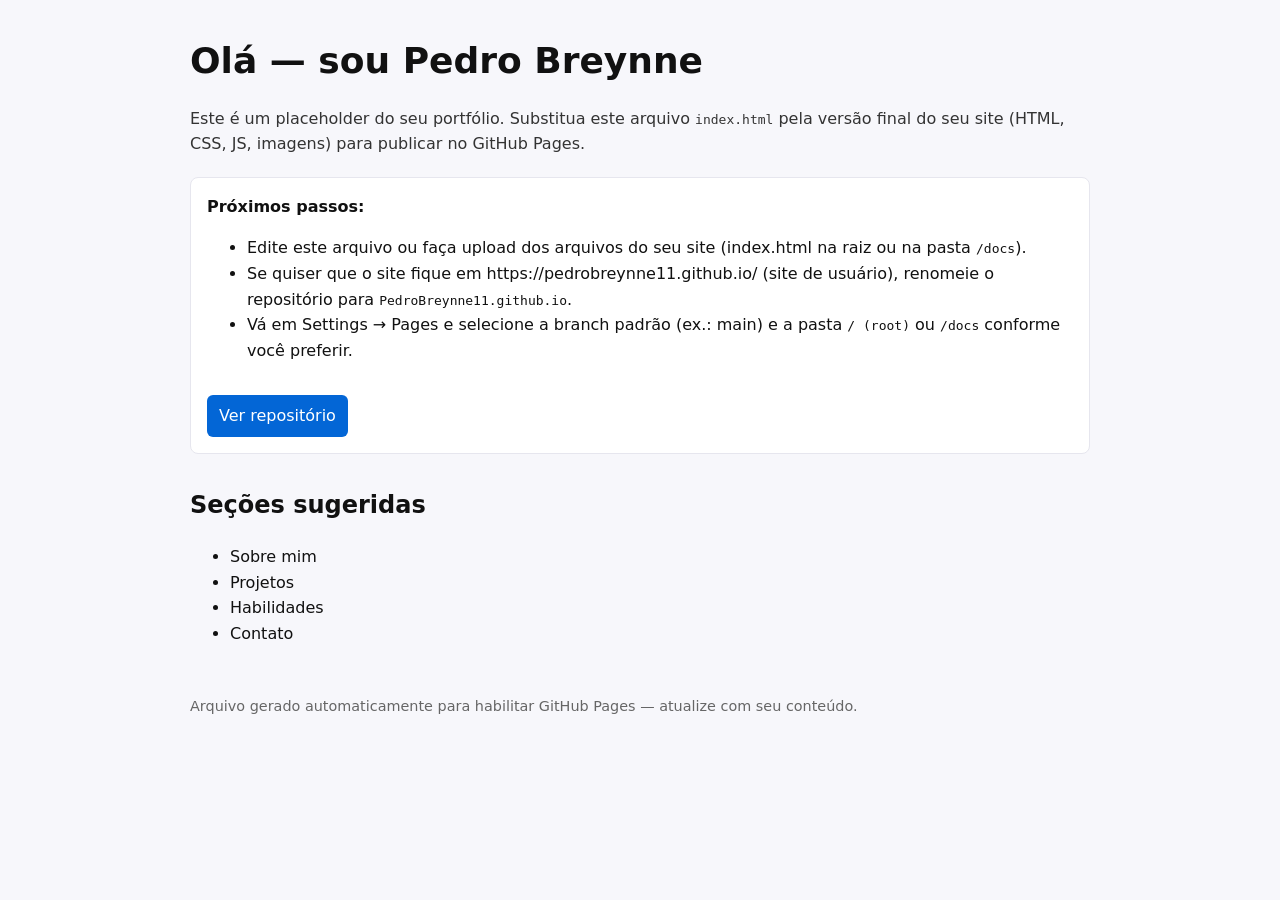
==== index.html @ 9d7d201c "Add placeholder index.html for GitHub Pages" ====
<!doctype html>
<html lang="pt-BR">
  <head>
    <meta charset="utf-8" />
    <meta name="viewport" content="width=device-width,initial-scale=1" />
    <title>Portfólio — Pedro Breynne</title>
    <meta name="description" content="Portfólio de Pedro Breynne" />
    <style>
      body{font-family:system-ui,-apple-system,Segoe UI,Roboto,Arial;line-height:1.6;margin:0;padding:2rem;background:#f7f7fb;color:#111}
      .container{max-width:900px;margin:0 auto}
      header{display:flex;align-items:center;gap:1rem}
      h1{margin:0;font-size:clamp(1.5rem,3vw,2.25rem)}
      p.lead{color:#333}
      .notice{background:#fff;border:1px solid #e6e6ee;padding:1rem;margin-top:1.25rem;border-radius:8px}
      a.primary{display:inline-block;margin-top:1rem;padding:.5rem .75rem;background:#0366d6;color:#fff;border-radius:6px;text-decoration:none}
    </style>
  </head>
  <body>
    <div class="container">
      <header>
        <h1>Olá — sou Pedro Breynne</h1>
      </header>

      <p class="lead">Este é um placeholder do seu portfólio. Substitua este arquivo <code>index.html</code> pela versão final do seu site (HTML, CSS, JS, imagens) para publicar no GitHub Pages.</p>

      <div class="notice">
        <strong>Próximos passos:</strong>
        <ul>
          <li>Edite este arquivo ou faça upload dos arquivos do seu site (index.html na raiz ou na pasta <code>/docs</code>).</li>
          <li>Se quiser que o site fique em https://pedrobreynne11.github.io/ (site de usuário), renomeie o repositório para <code>PedroBreynne11.github.io</code>.</li>
          <li>Vá em Settings → Pages e selecione a branch padrão (ex.: main) e a pasta <code>/ (root)</code> ou <code>/docs</code> conforme você preferir.</li>
        </ul>
        <a class="primary" href="https://github.com/PedroBreynne11/MeuPortofolio">Ver repositório</a>
      </div>

      <section style="margin-top:2rem">
        <h2>Seções sugeridas</h2>
        <ul>
          <li>Sobre mim</li>
          <li>Projetos</li>
          <li>Habilidades</li>
          <li>Contato</li>
        </ul>
      </section>

      <footer style="margin-top:3rem;color:#666;font-size:.9rem">
        Arquivo gerado automaticamente para habilitar GitHub Pages — atualize com seu conteúdo.
      </footer>
    </div>
  </body>
</html>
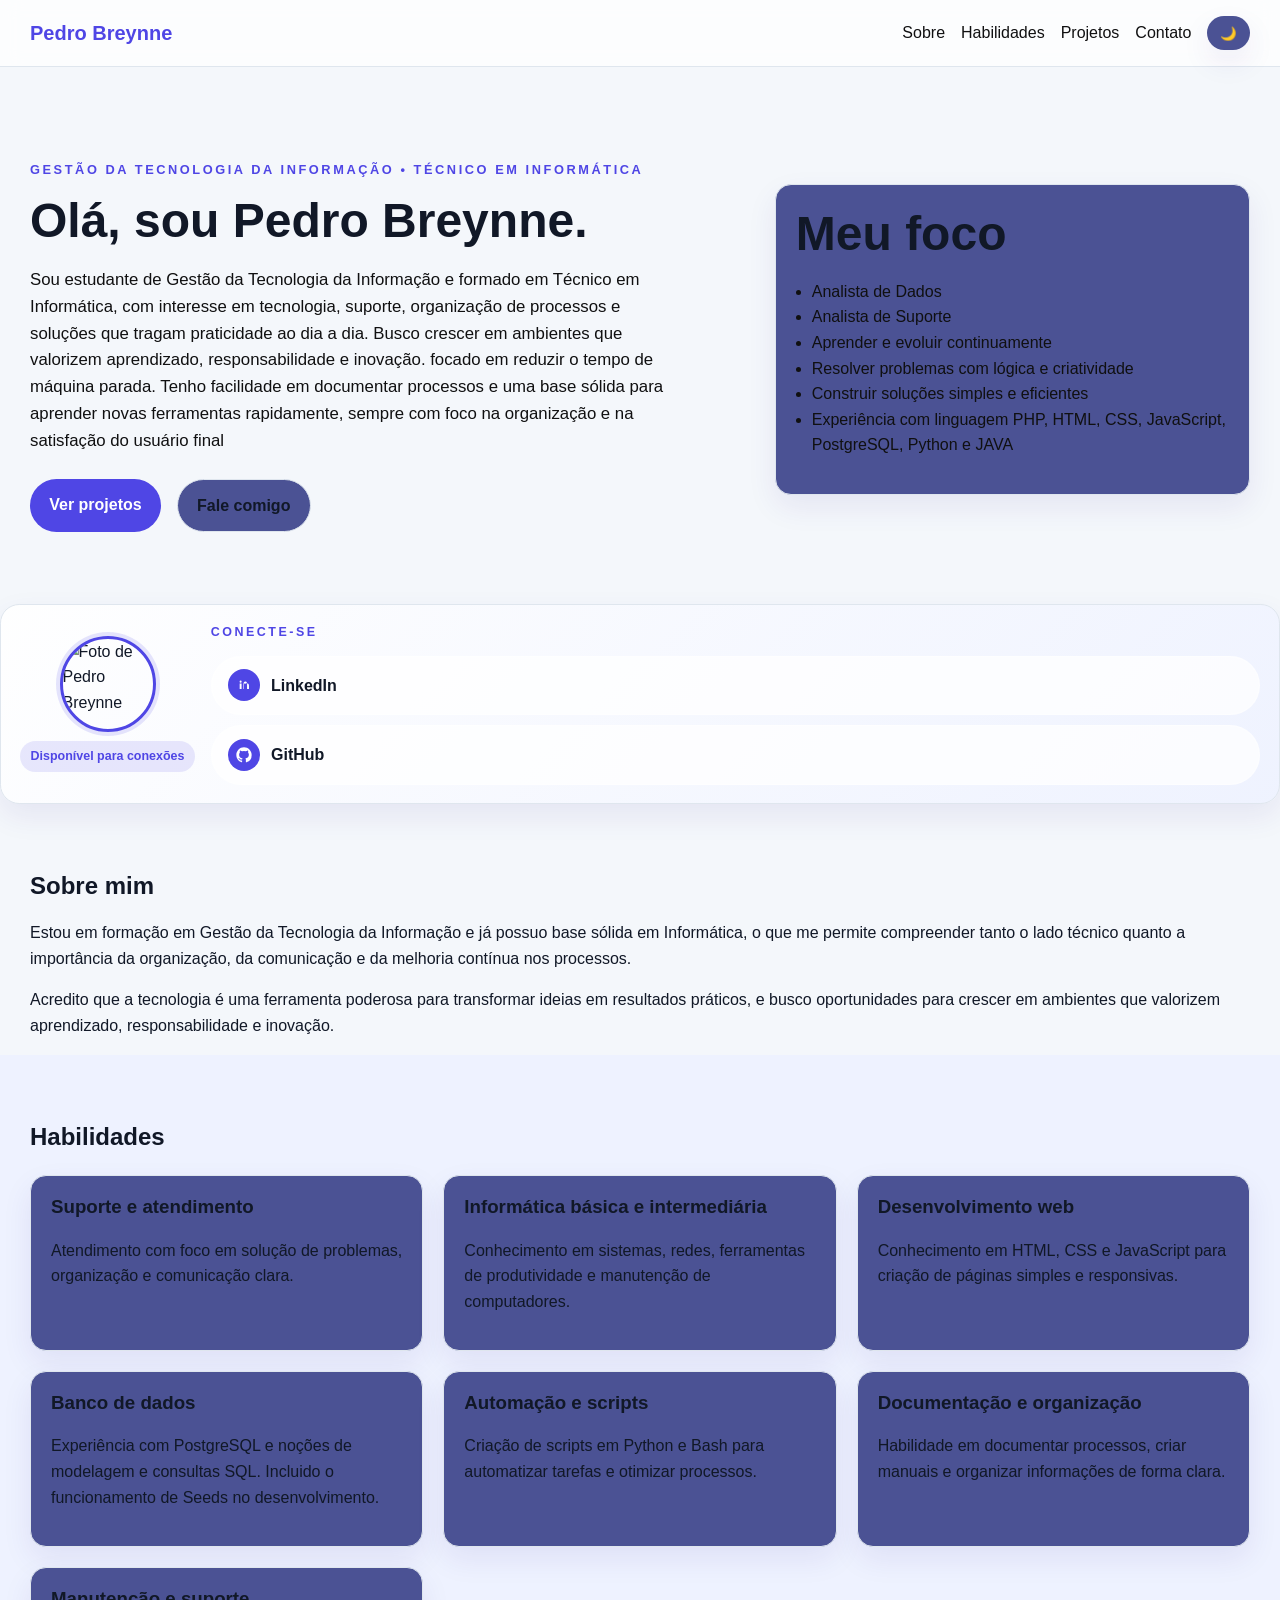
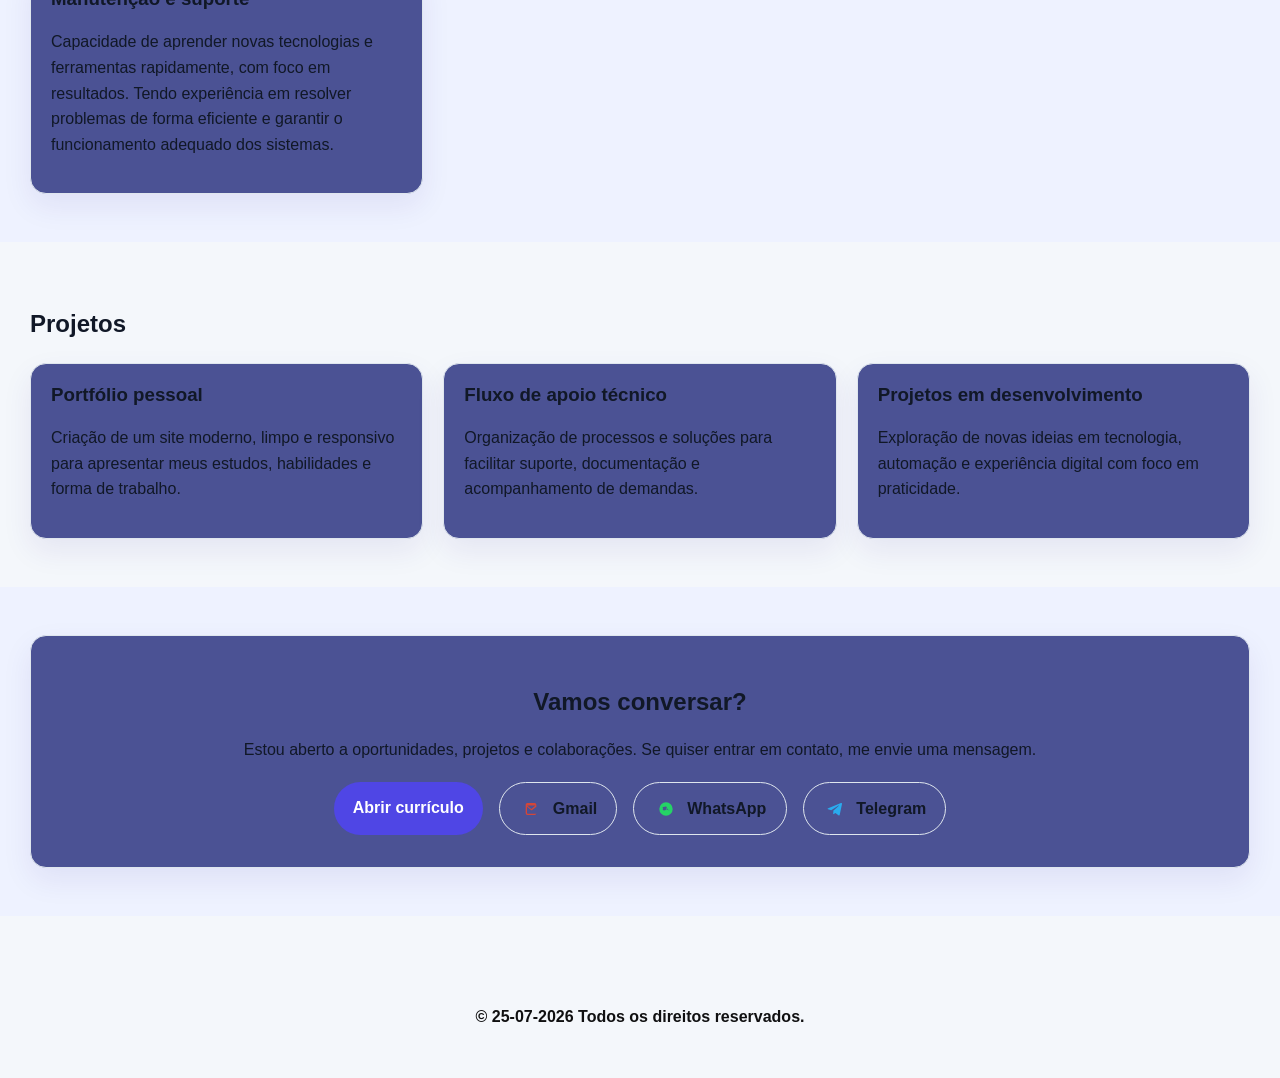
==== commit 0155f767: "Refactor index.html with updated content and structure Updated HTML structure, added meta tags, and " ====
--- a/index.html
+++ b/index.html
@@ -1,51 +1,206 @@
-<!doctype html>
-<html lang="pt-BR">
+<!DOCTYPE html>
+<html lang="pt-BR" data-theme="light">
   <head>
-    <meta charset="utf-8" />
-    <meta name="viewport" content="width=device-width,initial-scale=1" />
-    <title>Portfólio — Pedro Breynne</title>
-    <meta name="description" content="Portfólio de Pedro Breynne" />
-    <style>
-      body{font-family:system-ui,-apple-system,Segoe UI,Roboto,Arial;line-height:1.6;margin:0;padding:2rem;background:#f7f7fb;color:#111}
-      .container{max-width:900px;margin:0 auto}
-      header{display:flex;align-items:center;gap:1rem}
-      h1{margin:0;font-size:clamp(1.5rem,3vw,2.25rem)}
-      p.lead{color:#333}
-      .notice{background:#fff;border:1px solid #e6e6ee;padding:1rem;margin-top:1.25rem;border-radius:8px}
-      a.primary{display:inline-block;margin-top:1rem;padding:.5rem .75rem;background:#0366d6;color:#fff;border-radius:6px;text-decoration:none}
-    </style>
+    <meta charset="UTF-8" />
+    <meta name="viewport" content="width=device-width, initial-scale=1.0" />
+    <meta name="description" content="Portfólio profissional de Pedro Breynne, estudante de Gestão da Tecnologia da Informação e formado em Técnico em Informática." />
+    <title>Portfólio Pedro Breynne</title>
+    <link rel="stylesheet" href="styles.css" />
+    <link rel="icon" href="/bola-de-basquete.png.lnk" type="image/x-icon" />
   </head>
   <body>
-    <div class="container">
-      <header>
-        <h1>Olá — sou Pedro Breynne</h1>
-      </header>
-
-      <p class="lead">Este é um placeholder do seu portfólio. Substitua este arquivo <code>index.html</code> pela versão final do seu site (HTML, CSS, JS, imagens) para publicar no GitHub Pages.</p>
-
-      <div class="notice">
-        <strong>Próximos passos:</strong>
-        <ul>
-          <li>Edite este arquivo ou faça upload dos arquivos do seu site (index.html na raiz ou na pasta <code>/docs</code>).</li>
-          <li>Se quiser que o site fique em https://pedrobreynne11.github.io/ (site de usuário), renomeie o repositório para <code>PedroBreynne11.github.io</code>.</li>
-          <li>Vá em Settings → Pages e selecione a branch padrão (ex.: main) e a pasta <code>/ (root)</code> ou <code>/docs</code> conforme você preferir.</li>
-        </ul>
-        <a class="primary" href="https://github.com/PedroBreynne11/MeuPortofolio">Ver repositório</a>
+    <header class="site-header">
+      <div class="container nav">
+        <a class="brand" href="#top">Pedro Breynne</a>
+        <nav class="nav-links" aria-label="Menu principal">
+          <a href="#sobre">Sobre</a>
+          <a href="#habilidades">Habilidades</a>
+          <a href="#projetos">Projetos</a>
+          <a href="#contato">Contato</a>        
+          <button id="theme-toggle" class="theme-toggle" type="button" aria-label="Alternar tema">🌙</button>
+        </nav>
       </div>
-
-      <section style="margin-top:2rem">
-        <h2>Seções sugeridas</h2>
-        <ul>
-          <li>Sobre mim</li>
-          <li>Projetos</li>
-          <li>Habilidades</li>
-          <li>Contato</li>
-        </ul>
-      </section>
-
-      <footer style="margin-top:3rem;color:#666;font-size:.9rem">
-        Arquivo gerado automaticamente para habilitar GitHub Pages — atualize com seu conteúdo.
-      </footer>
-    </div>
+    </header>
+
+    <main strip id="top">
+      <section class="hero">
+        <div class="container hero-grid">
+          <div>
+            <p class="eyebrow">Gestão da Tecnologia da Informação • Técnico em Informática</p>
+            <h1>Olá, sou Pedro Breynne.</h1>
+            <p class="hero-text">
+              Sou estudante de Gestão da Tecnologia da Informação e formado em Técnico em Informática,
+              com interesse em tecnologia, suporte, organização de processos e soluções que tragam praticidade ao dia a dia.
+              Busco crescer em ambientes que valorizem aprendizado, responsabilidade e inovação. focado em reduzir o tempo de máquina parada. Tenho facilidade em documentar processos e uma base
+sólida para aprender novas ferramentas rapidamente, sempre com foco na organização e na satisfação
+do usuário final
+            </p>
+            <div class="hero-actions">
+              <a class="btn btn-primary" href="#projetos">Ver projetos</a>
+              <a class="btn btn-secondary" href="#contato">Fale comigo</a>
+            </div>
+            </div>
+                              
+
+            
+          
+
+          <div class="card hero-card">
+            <h1>Meu foco</h1>
+
+            <ul>
+              <li>Analista de Dados</li>
+              <li>Analista de Suporte</li>
+              <li>Aprender e evoluir continuamente</li>
+              <li>Resolver problemas com lógica e criatividade</li>
+              <li>Construir soluções simples e eficientes</li>
+              <li>Experiência com linguagem PHP, HTML, CSS, JavaScript, PostgreSQL, Python e JAVA</li>
+            </ul>
+          </div>
+        </div>
+      </section>
+
+       <div class="social-card">
+              <div class="social-profile">
+                <img class="social-avatar" src="https://github.com/Hisoka27Breynne.png?size=120" alt="Foto de Pedro Breynne" />
+                <span class="social-badge">Disponível para conexões</span>
+              </div>
+              <div class="social-links">
+                <p class="social-label">Conecte-se</p>
+                <a class="social-link" href="https://www.linkedin.com/in/pedro-paulo-nascimento-breynne-b86b35292/" target="_blank" rel="noopener noreferrer">
+                  <span class="social-icon" aria-hidden="true">
+                    <svg viewBox="0 0 24 24" xmlns="http://www.w3.org/2000/svg">
+                      <path d="M6.94 8.5A1.56 1.56 0 1 0 6.94 5.38a1.56 1.56 0 0 0 0 3.12ZM5.5 9.75h2.88V18H5.5zM10.5 9.75h2.76v1.12h.04c.38-.72 1.32-1.48 2.72-1.48 2.91 0 3.45 1.91 3.45 4.4V18h-2.88v-7.38c0-1.76-.03-4.02-2.45-4.02-2.45 0-2.83 1.91-2.83 3.89V18H10.5z"/>
+                    </svg>
+                  </span>
+                  <span>LinkedIn</span>
+                </a>
+                <a class="social-link" href="https://github.com/Hisoka27Breynne/" target="_blank" rel="noopener noreferrer">
+                  <span class="social-icon" aria-hidden="true">
+                    <svg viewBox="0 0 24 24" xmlns="http://www.w3.org/2000/svg">
+                      <path d="M12 .5C5.65.5.5 5.65.5 12c0 5.1 3.3 9.43 7.88 10.96.58.11.79-.25.79-.56v-2.18c-3.21.7-3.89-1.38-3.89-1.38-.52-1.33-1.28-1.68-1.28-1.68-1.05-.72.08-.7.08-.7 1.16.08 1.76 1.2 1.76 1.2 1.03 1.76 2.7 1.25 3.35.96.1-.74.4-1.25.73-1.54-2.56-.29-5.25-1.28-5.25-5.69 0-1.26.45-2.29 1.18-3.1-.12-.29-.51-1.46.11-3.05 0 0 .96-.31 3.15 1.18a10.9 10.9 0 0 1 5.74 0c2.18-1.49 3.15-1.18 3.15-1.18.63 1.59.23 2.76.12 3.05.74.81 1.18 1.84 1.18 3.1 0 4.42-2.7 5.4-5.27 5.68.41.36.78 1.08.78 2.18v3.23c0 .31.21.68.8.56A11.5 11.5 0 0 0 23.5 12C23.5 5.65 18.35.5 12 .5Z"/>
+                    </svg>
+                  </span>
+                  <span>GitHub</span>
+                </a>
+              </div>
+            </div>
+          </div>
+          </div>
+          </div>
+          
+
+      <section id="sobre" class="section">
+        <div class="container">
+          <h2>Sobre mim</h2>
+          <p>
+            Estou em formação em Gestão da Tecnologia da Informação e já possuo base sólida em Informática,
+            o que me permite compreender tanto o lado técnico quanto a importância da organização, da comunicação
+            e da melhoria contínua nos processos.
+          </p>
+          <p>
+            Acredito que a tecnologia é uma ferramenta poderosa para transformar ideias em resultados práticos,
+            e busco oportunidades para crescer em ambientes que valorizem aprendizado, responsabilidade e inovação.
+          </p>
+        </div>
+
+      <section id="habilidades" class="section alt">
+        <div class="container">
+          <h2>Habilidades</h2>
+          <div class="skills-grid">
+            <div class="card">
+              <h3>Suporte e atendimento</h3>
+              <p>Atendimento com foco em solução de problemas, organização e comunicação clara.</p>
+            </div>
+            <div class="card">
+              <h3>Informática básica e intermediária</h3>
+              <p>Conhecimento em sistemas, redes, ferramentas de produtividade e manutenção de computadores.</p>
+            </div>
+            <div class="card">
+              <h3>Desenvolvimento web</h3>
+              <p>Conhecimento em HTML, CSS e JavaScript para criação de páginas simples e responsivas.</p>
+            </div>
+            <div class="card">
+              <h3>Banco de dados</h3>
+              <p>Experiência com PostgreSQL e noções de modelagem e consultas SQL. Incluido o funcionamento de Seeds no desenvolvimento.</p>
+            </div>
+          
+          <div class="card" >
+            <h3>Automação e scripts</h3>
+            <p>Criação de scripts em Python e Bash para automatizar tarefas e otimizar processos.</p>
+          </div>
+          <div class="card">
+            <h3>Documentação e organização</h3>
+            <p>Habilidade em documentar processos, criar manuais e organizar informações de forma clara.</p>
+        </div>
+        <div class="card">
+            <h3>Manutenção e suporte</h3>
+            <p>Capacidade de aprender novas tecnologias e ferramentas rapidamente, com foco em resultados. Tendo experiência em resolver problemas de forma eficiente e garantir o funcionamento adequado dos sistemas. </p>
+          </div>
+      </section>
+
+      <section id="projetos" class="section">
+        <div class="container">
+          <h2>Projetos</h2>
+          <div class="projects-grid">
+            <article class="card project-card">
+              <h3>Portfólio pessoal</h3>
+              <p>Criação de um site moderno, limpo e responsivo para apresentar meus estudos, habilidades e forma de trabalho.</p>
+            </article>
+            <article class="card project-card">
+              <h3>Fluxo de apoio técnico</h3>
+              <p>Organização de processos e soluções para facilitar suporte, documentação e acompanhamento de demandas.</p>
+            </article>
+            <article class="card project-card">
+              <h3>Projetos em desenvolvimento</h3>
+              <p>Exploração de novas ideias em tecnologia, automação e experiência digital com foco em praticidade.</p>
+            </article>
+          </div>
+        </div>
+      </section>
+
+      <section id="contato" class="section alt">
+        <div class="container contact-card">
+          <h2>Vamos conversar?</h2>
+          <p>Estou aberto a oportunidades, projetos e colaborações. Se quiser entrar em contato, me envie uma mensagem.</p>
+          <div class="contact-actions">
+            <a class="btn btn-primary" href="Resume-2.pdf" target="_blank" rel="noopener noreferrer" download>Abrir currículo</a>
+            <a class="btn btn-secondary contact-pill" href="mailto:pedro.breynne@gmail.com" target="_blank" rel="noopener noreferrer">
+              <span class="contact-icon contact-icon-gmail" aria-hidden="true">
+            
+                <svg viewBox="0 0 24 24" xmlns="http://www.w3.org/2000/svg">
+                  <path d="M4 5.5A2.5 2.5 0 0 1 6.5 3h11A2.5 2.5 0 0 1 20 5.5v13a2.5 2.5 0 0 1-2.5 2.5h-11A2.5 2.5 0 0 1 4 18.5v-13Zm2.2 1.4-.02.02 6.3 5.1 6.3-5.1-.02-.02H6.2Zm-.2 1.68v8.92c0 .83.67 1.5 1.5 1.5h11c.83 0 1.5-.67 1.5-1.5V8.58l-6.2 5.02a1.5 1.5 0 0 1-1.8 0L6 8.58Z"/>
+                </svg>
+              </span>
+              <span>Gmail</span>
+            </a>
+            <a class="btn btn-secondary contact-pill" href="https://wa.me/+5596984083439" target="_blank" rel="noopener noreferrer">
+              <span class="contact-icon contact-icon-whatsapp" aria-hidden="true">
+                <svg viewBox="0 0 24 24" xmlns="http://www.w3.org/2000/svg">
+                  <path d="M19.1 4.9A9.5 9.5 0 0 0 4.9 19.1L3.5 20.5l1.4-1.4a9.5 9.5 0 1 0 14.2-14.2Zm-7.3 3.5c.2 0 .4.1.6.3l.7.8c.1.1.2.3.1.5a7.4 7.4 0 0 1-.8 1.7c-.1.1-.1.2 0 .3l.4.9a8.2 8.2 0 0 1-3.1 1.4l-.5-.5c-.1-.1-.2-.1-.3 0l-.7.5a6.8 6.8 0 0 1-1.3-2.2l.7-.5c.1-.1.1-.2 0-.3l-.8-1.2c-.1-.1-.1-.2 0-.3l.6-.6c.2-.1.4-.2.6-.2Zm4.9 5.2c-.1.2-.3.3-.5.3h-.1a7.4 7.4 0 0 1-2.3-.8l-.4-.2c-.2-.1-.3-.3-.3-.5 0-.2.1-.4.3-.5l.5-.4c.2-.1.4-.1.5 0l.3.2c.1.1.2.2.2.3 0 .1 0 .2-.1.3l-.2.3c-.1.1 0 .2.1.3l.6.7c.1.1.2.2.3.2.1 0 .2-.1.3-.2l.3-.3c.1-.1.3-.1.4 0l.5.3c.2.1.2.2.2.4Z"/>
+                </svg>
+              </span>
+              <span>WhatsApp</span>
+            </a>
+            <a class="btn btn-secondary contact-pill" href="https://t.me/+5596984083439" target="_blank" rel="noopener noreferrer">
+              <span class="contact-icon contact-icon-telegram" aria-hidden="true">
+                <svg viewBox="0 0 24 24" xmlns="http://www.w3.org/2000/svg">
+                  <path d="M9.6 15.5 9.2 19a.7.7 0 0 0 1.1.6l2.3-1.7 4.6 3.4a1.2 1.2 0 0 0 1.9-.7l3.4-16.1c.2-1-.7-1.8-1.6-1.4L1.8 10.7c-1.2.5-1.2 1.2-.2 1.5l4.7 1.5 10.9-6.9c.5-.3 1-.2.6.2l-8.8 8Z"/>
+                </svg>
+              </span>
+              <span>Telegram</span>
+            </a>
+          </div>
+        </div>
+      </section>
+    </main>
+
+    <footer class="site-footer">
+      <div class="container">
+       <strong> <p>© 25-07-2026 Todos os direitos reservados.</p></strong>
+      </div>
+    </footer>
+
+    <script src="script.js"></script>
   </body>
 </html>
--- a/styles.css
+++ b/styles.css
@@ -0,0 +1,399 @@
+:root {
+  color-scheme: light;
+  --bg: #f4f7fb;
+  --surface: #4b5294;
+  --surface-alt: #eef2ff;
+  --text: #111827;
+  --muted: #101011;
+  --primary: #4f46e5;
+  --primary-hover: #4338ca;
+  --border: #dfe6ee;
+  --shadow: 0 12px 30px rgba(55, 21, 134, 0.08);
+}
+
+:root[data-theme="dark"] {
+  color-scheme: dark;
+  --bg: #0f172a;
+  --surface: #111c32;
+  --surface-alt: #17233f;
+  --text: #f8fafc;
+  --muted: #cbd5e1;
+  --primary: #818cf8;
+  --primary-hover: #a5b4fc;
+  --border: #24324d;
+  --shadow: 0 12px 30px rgba(229, 231, 236, 0.45);
+}
+
+* {
+  box-sizing: border-box;
+}
+
+html {
+  scroll-behavior: smooth;
+}
+
+body {
+  margin: 0;
+  font-family: Arial, Helvetica, sans-serif;
+  background: var(--bg);
+  color: var(--text);
+  line-height: 1.6;
+  transition: background 0.3s ease, color 0.3s ease;
+}
+
+img {
+  max-width: 100%;
+}
+
+a {
+  color: inherit;
+  text-decoration: none;
+}
+
+.container {
+  width: min(1220px, calc(100% - 2rem));
+  margin: 0 auto;
+}
+
+.site-header {
+  position: sticky;
+  top: 0;
+  z-index: 10;
+  background: rgba(255, 255, 255, 0.75);
+  backdrop-filter: blur(10px);
+  border-bottom: 1px solid var(--border);
+}
+
+:root[data-theme="dark"] .site-header {
+  background: rgba(15, 23, 42, 0.8);
+}
+
+.nav {
+  display: flex;
+  justify-content: space-between;
+  align-items: center;
+  padding: 1rem 0;
+}
+
+.brand {
+  font-size: 1.25rem;
+  font-weight: 700;
+  color: var(--primary);
+}
+
+.nav-links {
+  display: flex;
+  align-items: center;
+  gap: 1rem;
+}
+
+.nav-links a {
+  color: var(--muted);
+  transition: color 0.2s ease;
+}
+
+.nav-links a:hover {
+  color: var(--primary);
+}
+
+.theme-toggle {
+  border: none;
+  background: var(--surface);
+  color: var(--text);
+  border-radius: 999px;
+  padding: 0.6rem 0.8rem;
+  cursor: pointer;
+  box-shadow: var(--shadow);
+}
+
+.hero {
+  padding: 5rem 0 3rem;
+}
+
+.hero-grid {
+  display: grid;
+  grid-template-columns: 1.5fr 1fr;
+  gap: 2rem;
+  align-items: center;
+}
+
+.eyebrow {
+  text-transform: uppercase;
+  letter-spacing: 0.2em;
+  font-size: 0.8rem;
+  color: var(--primary);
+  font-weight: 700;
+  margin-bottom: 0.75rem;
+}
+
+h1,
+h2,
+h3 {
+  line-height: 1.2;
+}
+
+h1 {
+  font-size: clamp(2rem, 4vw, 3rem);
+  margin: 0 0 1rem;
+}
+
+.hero-text {
+  font-size: 1.05rem;
+  color: var(--muted);
+  max-width: 640px;
+}
+
+.hero-actions {
+  display: flex;
+  flex-wrap: wrap;
+  gap: 1rem;
+  margin-top: 1.5rem;
+}
+
+.social-card {
+  margin-top: 1.5rem;
+  display: grid;
+  grid-template-columns: auto 1fr;
+  align-items: center;
+  gap: 1rem;
+  padding: 1.1rem 1.2rem;
+  background: linear-gradient(135deg, rgba(255, 255, 255, 0.95), rgba(238, 242, 255, 0.9));
+  border: 1px solid var(--border);
+  border-radius: 1.2rem;
+  box-shadow: var(--shadow);
+  max-width: 240px 60px;
+}
+
+:root[data-theme="dark"] .social-card {
+  background: linear-gradient(135deg, rgba(17, 28, 50, 0.95), rgba(23, 35, 63, 0.9));
+}
+
+.social-profile {
+  display: flex;
+  flex-direction: column;
+  align-items: center;
+  gap: 0.6rem;
+}
+
+.social-avatar {
+  width: 96px;
+  height: 96px;
+  border-radius: 50%;
+  object-fit: cover;
+  border: 3px solid var(--primary);
+  box-shadow: 0 0 0 4px rgba(79, 70, 229, 0.14);
+  flex-shrink: 0;
+}
+
+.social-badge {
+  font-size: 0.78rem;
+  font-weight: 700;
+  color: var(--primary);
+  background: rgba(79, 70, 229, 0.12);
+  padding: 0.35rem 0.65rem;
+  border-radius: 999px;
+}
+
+.social-links {
+  display: grid;
+  gap: 0.65rem;
+  width: 100%;
+}
+
+.social-label {
+  margin: 0 0 0.15rem;
+  font-size: 0.78rem;
+  font-weight: 700;
+  text-transform: uppercase;
+  letter-spacing: 0.2em;
+  color: var(--primary);
+}
+
+.social-link {
+  display: flex;
+  align-items: center;
+  gap: 0.7rem;
+  padding: 0.8rem 1rem;
+  border-radius: 999px;
+  background: rgba(255, 255, 255, 0.75);
+  border: 1px solid rgba(255, 255, 255, 0.35);
+  color: var(--text);
+  font-weight: 600;
+  transition: transform 0.2s ease, background 0.2s ease, box-shadow 0.2s ease;
+}
+
+:root[data-theme="dark"] .social-link {
+  background: rgba(23, 35, 63, 0.75);
+  border-color: rgba(129, 140, 248, 0.25);
+}
+
+.social-link:hover {
+  transform: translateY(-2px);
+  background: var(--surface);
+  box-shadow: 0 8px 20px rgba(15, 23, 42, 0.08);
+}
+
+.social-icon {
+  display: inline-flex;
+  align-items: center;
+  justify-content: center;
+  width: 2rem;
+  height: 2rem;
+  border-radius: 50%;
+  background: var(--primary);
+  color: white;
+  flex-shrink: 0;
+}
+
+.social-icon svg {
+  width: 1rem;
+  height: 1rem;
+  fill: currentColor;
+}
+
+.btn {
+  display: inline-block;
+  padding: 0.8rem 1.2rem;
+  border-radius: 999px;
+  font-weight: 700;
+  transition: transform 0.2s ease, background 0.2s ease;
+}
+
+.btn:hover {
+  transform: translateY(-2px);
+}
+
+.btn-primary {
+  background: var(--primary);
+  color: white;
+}
+
+.btn-primary:hover {
+  background: var(--primary-hover);
+}
+
+.btn-secondary {
+  background: var(--surface);
+  color: var(--text);
+  border: 1px solid var(--border);
+}
+
+.card {
+  background: var(--surface);
+  border: 1px solid var(--border);
+  border-radius: 1rem;
+  padding: 1.25rem;
+  box-shadow: var(--shadow);
+}
+
+.hero-card ul {
+  padding-left: 1rem;
+  color: var(--muted);
+}
+
+.section {
+  padding: 3rem 0;
+}
+
+.section.alt {
+  background: var(--surface-alt);
+}
+
+.skills-grid,
+.projects-grid {
+  display: grid;
+  grid-template-columns: repeat(3, minmax(0, 1fr));
+  gap: 1.25rem;
+  margin-top: 1.5rem;
+}
+
+.project-card h3,
+.card h3 {
+  margin-top: 0;
+}
+
+.contact-card {
+  text-align: center;
+  background: var(--surface);
+  border: 1px solid var(--border);
+  border-radius: 1rem;
+  padding: 2rem;
+  box-shadow: var(--shadow);
+}
+
+.contact-actions {
+  display: flex;
+  flex-wrap: wrap;
+  justify-content: center;
+  gap: 1rem;
+  margin-top: 1.25rem;
+}
+
+.contact-pill {
+  display: inline-flex;
+  align-items: center;
+  gap: 0.6rem;
+}
+
+.contact-icon {
+  display: inline-flex;
+  align-items: center;
+  justify-content: center;
+  width: 1.5rem;
+  height: 1.5rem;
+}
+
+.contact-icon svg {
+  width: 1rem;
+  height: 1rem;
+  fill: currentColor;
+}
+
+.contact-icon-gmail {
+  color: #d44638;
+}
+
+.contact-icon-whatsapp {
+  color: #25d366;
+}
+
+.contact-icon-telegram {
+  color: #2aabee;
+}
+
+.site-footer {
+  padding: 1.5rem 0 2rem;
+  text-align: center;
+  color: var(--muted);
+}
+
+@media (max-width: 768px) {
+  .hero-grid {
+    grid-template-columns: 1fr;
+  }
+
+  .social-card {
+    grid-template-columns: 1fr;
+    justify-items: center;
+    text-align: center;
+  }
+
+  .social-profile {
+    width: 100%;
+  }
+
+  .skills-grid,
+  .projects-grid {
+    grid-template-columns: 1fr;
+  }
+
+  .nav {
+    flex-direction: column;
+    gap: 0.75rem;
+  }
+
+  .nav-links {
+    flex-wrap: wrap;
+    justify-content: center;
+  }
+}
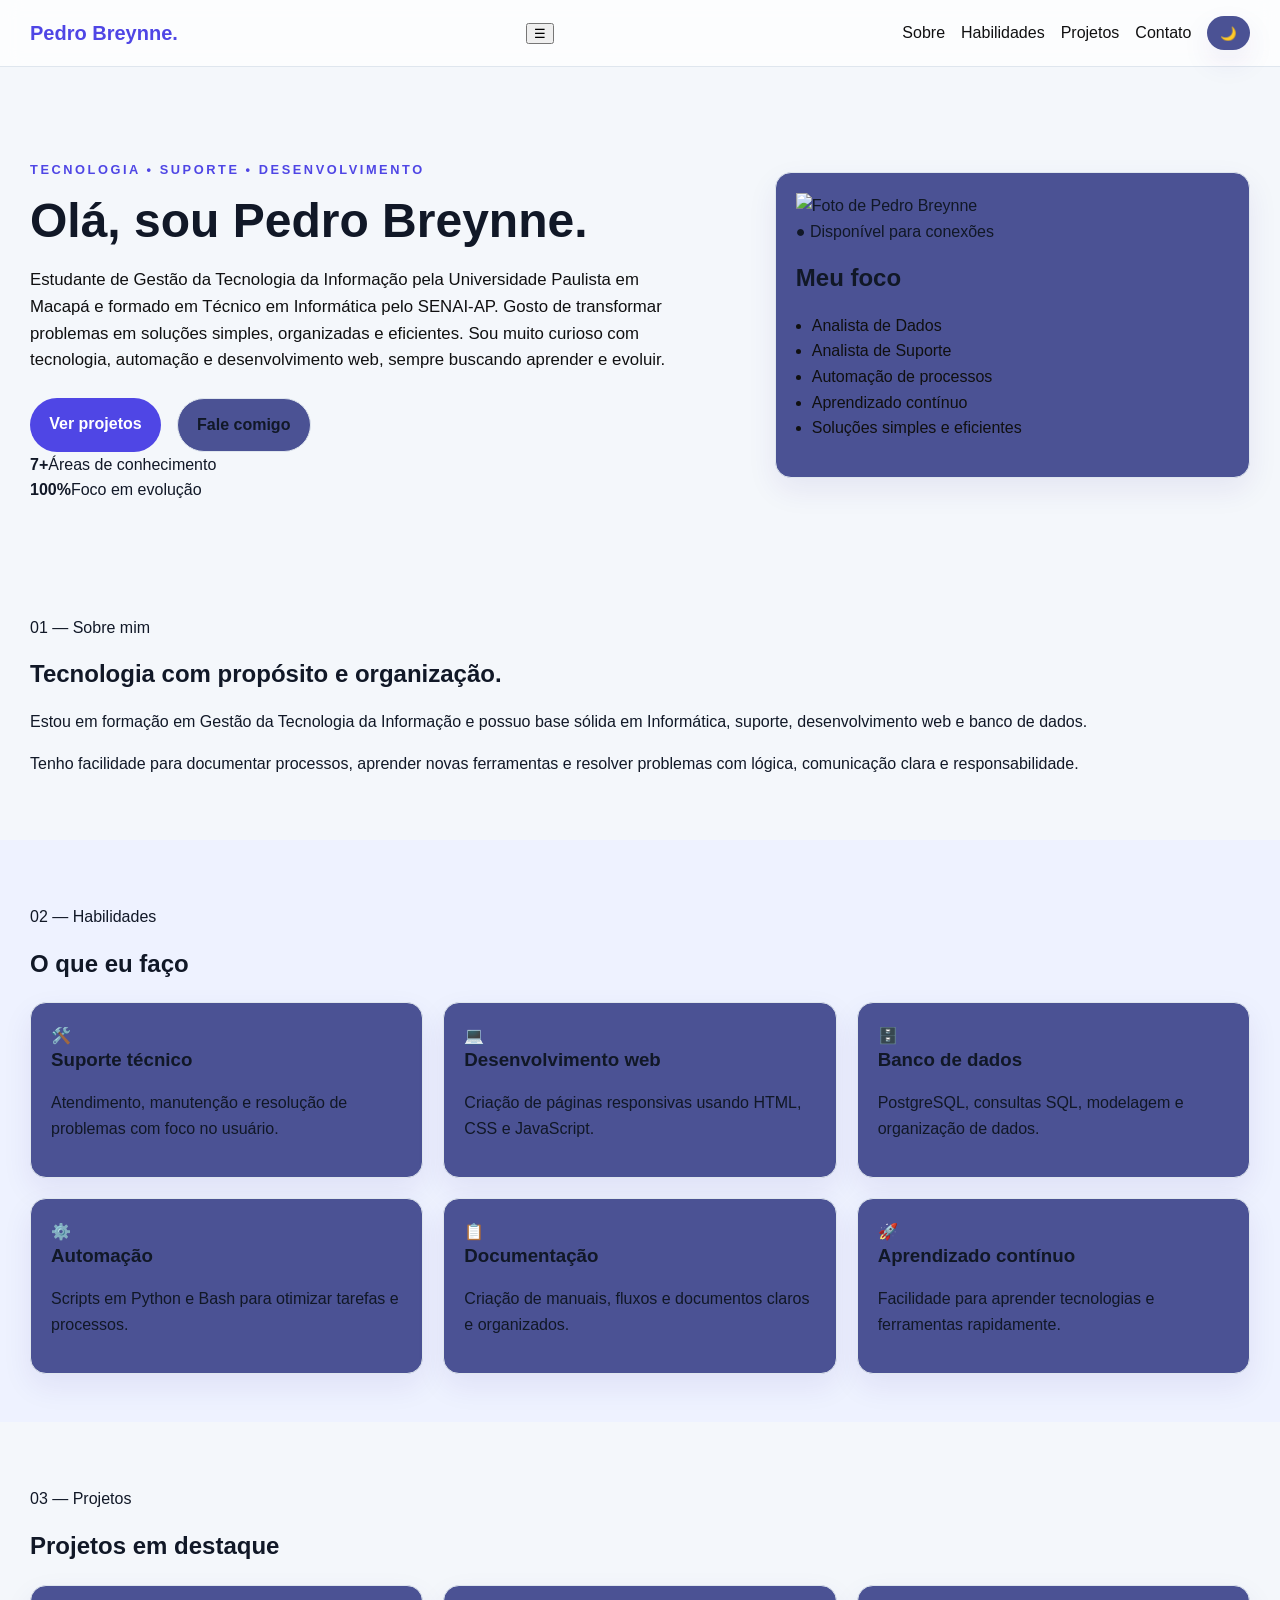
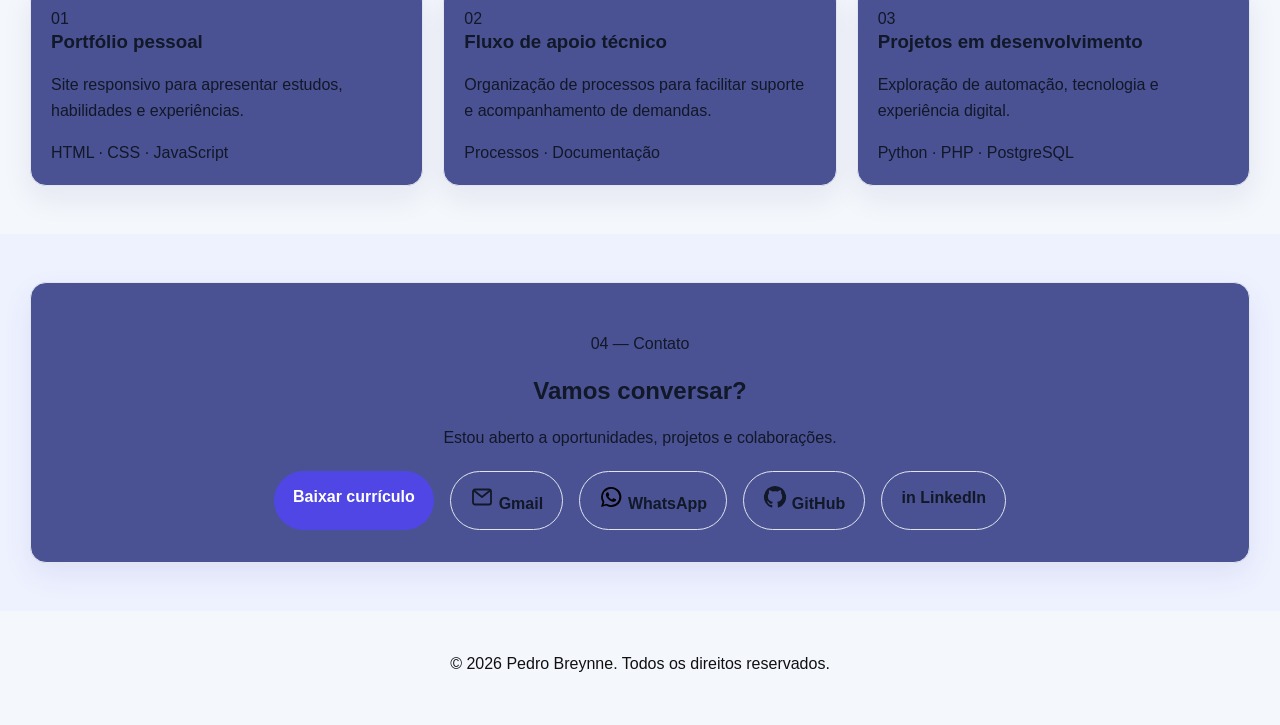
==== commit 5ce2de2c: "Update index.html" ====
--- a/index.html
+++ b/index.html
@@ -1,206 +1,156 @@
 <!DOCTYPE html>
 <html lang="pt-BR" data-theme="light">
-  <head>
-    <meta charset="UTF-8" />
-    <meta name="viewport" content="width=device-width, initial-scale=1.0" />
-    <meta name="description" content="Portfólio profissional de Pedro Breynne, estudante de Gestão da Tecnologia da Informação e formado em Técnico em Informática." />
-    <title>Portfólio Pedro Breynne</title>
-    <link rel="stylesheet" href="styles.css" />
-    <link rel="icon" href="/bola-de-basquete.png.lnk" type="image/x-icon" />
-  </head>
-  <body>
-    <header class="site-header">
-      <div class="container nav">
-        <a class="brand" href="#top">Pedro Breynne</a>
-        <nav class="nav-links" aria-label="Menu principal">
-          <a href="#sobre">Sobre</a>
-          <a href="#habilidades">Habilidades</a>
-          <a href="#projetos">Projetos</a>
-          <a href="#contato">Contato</a>        
-          <button id="theme-toggle" class="theme-toggle" type="button" aria-label="Alternar tema">🌙</button>
-        </nav>
-      </div>
-    </header>
+<head>
+  <meta charset="UTF-8">
+  <meta name="viewport" content="width=device-width, initial-scale=1.0">
+  <meta name="description" content="Portfólio profissional de Pedro Breynne.">
+  <title>Pedro Breynne | Portfólio</title>
+  <link rel="stylesheet" href="styles.css">
+</head>
 
-    <main strip id="top">
-      <section class="hero">
-        <div class="container hero-grid">
-          <div>
-            <p class="eyebrow">Gestão da Tecnologia da Informação • Técnico em Informática</p>
-            <h1>Olá, sou Pedro Breynne.</h1>
-            <p class="hero-text">
-              Sou estudante de Gestão da Tecnologia da Informação e formado em Técnico em Informática,
-              com interesse em tecnologia, suporte, organização de processos e soluções que tragam praticidade ao dia a dia.
-              Busco crescer em ambientes que valorizem aprendizado, responsabilidade e inovação. focado em reduzir o tempo de máquina parada. Tenho facilidade em documentar processos e uma base
-sólida para aprender novas ferramentas rapidamente, sempre com foco na organização e na satisfação
-do usuário final
-            </p>
-            <div class="hero-actions">
-              <a class="btn btn-primary" href="#projetos">Ver projetos</a>
-              <a class="btn btn-secondary" href="#contato">Fale comigo</a>
-            </div>
-            </div>
-                              
+<body>
+  <header class="site-header">
+    <div class="container nav">
+      <strong><a class="brand" href="#top">Pedro Breynne<span>.</span></a></strong>
 
-            
-          
+      <button class="menu-toggle" id="menu-toggle" aria-label="Abrir menu">☰</button>
 
-          <div class="card hero-card">
-            <h1>Meu foco</h1>
+      <nav class="nav-links" id="nav-links" aria-label="Menu principal">
+        <a href="#sobre">Sobre</a>
+        <a href="#habilidades">Habilidades</a>
+        <a href="#projetos">Projetos</a>
+        <a href="#contato">Contato</a>
+        <button id="theme-toggle" class="theme-toggle" type="button" aria-label="Alternar tema">🌙</button>
+      </nav>
+    </div>
+  </header>
 
-            <ul>
-              <li>Analista de Dados</li>
-              <li>Analista de Suporte</li>
-              <li>Aprender e evoluir continuamente</li>
-              <li>Resolver problemas com lógica e criatividade</li>
-              <li>Construir soluções simples e eficientes</li>
-              <li>Experiência com linguagem PHP, HTML, CSS, JavaScript, PostgreSQL, Python e JAVA</li>
-            </ul>
+  <main id="top">
+    <section class="hero">
+      <div class="container hero-grid">
+        <div class="hero-content reveal">
+          <p class="eyebrow">Tecnologia • Suporte • Desenvolvimento</p>
+          <h1>Olá, sou <span>Pedro Breynne.</span></h1>
+          <p class="hero-text">
+            Estudante de Gestão da Tecnologia da Informação pela Universidade Paulista em Macapá e formado em Técnico
+            em Informática pelo SENAI-AP. Gosto de transformar problemas em soluções simples,
+            organizadas e eficientes. Sou muito curioso com tecnologia, automação e desenvolvimento web, sempre buscando aprender e evoluir.
+          </p>
+
+          <div class="hero-actions">
+            <a class="btn btn-primary" href="#projetos">Ver projetos</a>
+            <a class="btn btn-secondary" href="#contato">Fale comigo</a>
+          </div>
+
+          <div class="hero-stats">
+            <div><strong>7+</strong><span>Áreas de conhecimento</span></div>
+            <div><strong>100%</strong><span>Foco em evolução</span></div>
           </div>
         </div>
-      </section>
 
-       <div class="social-card">
-              <div class="social-profile">
-                <img class="social-avatar" src="https://github.com/Hisoka27Breynne.png?size=120" alt="Foto de Pedro Breynne" />
-                <span class="social-badge">Disponível para conexões</span>
-              </div>
-              <div class="social-links">
-                <p class="social-label">Conecte-se</p>
-                <a class="social-link" href="https://www.linkedin.com/in/pedro-paulo-nascimento-breynne-b86b35292/" target="_blank" rel="noopener noreferrer">
-                  <span class="social-icon" aria-hidden="true">
-                    <svg viewBox="0 0 24 24" xmlns="http://www.w3.org/2000/svg">
-                      <path d="M6.94 8.5A1.56 1.56 0 1 0 6.94 5.38a1.56 1.56 0 0 0 0 3.12ZM5.5 9.75h2.88V18H5.5zM10.5 9.75h2.76v1.12h.04c.38-.72 1.32-1.48 2.72-1.48 2.91 0 3.45 1.91 3.45 4.4V18h-2.88v-7.38c0-1.76-.03-4.02-2.45-4.02-2.45 0-2.83 1.91-2.83 3.89V18H10.5z"/>
-                    </svg>
-                  </span>
-                  <span>LinkedIn</span>
-                </a>
-                <a class="social-link" href="https://github.com/Hisoka27Breynne/" target="_blank" rel="noopener noreferrer">
-                  <span class="social-icon" aria-hidden="true">
-                    <svg viewBox="0 0 24 24" xmlns="http://www.w3.org/2000/svg">
-                      <path d="M12 .5C5.65.5.5 5.65.5 12c0 5.1 3.3 9.43 7.88 10.96.58.11.79-.25.79-.56v-2.18c-3.21.7-3.89-1.38-3.89-1.38-.52-1.33-1.28-1.68-1.28-1.68-1.05-.72.08-.7.08-.7 1.16.08 1.76 1.2 1.76 1.2 1.03 1.76 2.7 1.25 3.35.96.1-.74.4-1.25.73-1.54-2.56-.29-5.25-1.28-5.25-5.69 0-1.26.45-2.29 1.18-3.1-.12-.29-.51-1.46.11-3.05 0 0 .96-.31 3.15 1.18a10.9 10.9 0 0 1 5.74 0c2.18-1.49 3.15-1.18 3.15-1.18.63 1.59.23 2.76.12 3.05.74.81 1.18 1.84 1.18 3.1 0 4.42-2.7 5.4-5.27 5.68.41.36.78 1.08.78 2.18v3.23c0 .31.21.68.8.56A11.5 11.5 0 0 0 23.5 12C23.5 5.65 18.35.5 12 .5Z"/>
-                    </svg>
-                  </span>
-                  <span>GitHub</span>
-                </a>
-              </div>
-            </div>
+        <div class="hero-card card reveal">
+          <div class="profile-image">
+            <img src="https://github.com/Hisoka27Breynne.png?size=240" alt="Foto de Pedro Breynne">
           </div>
-          </div>
-          </div>
-          
+          <span class="status">● Disponível para conexões</span>
+          <h2>Meu foco</h2>
+          <ul>
+            <li>Analista de Dados</li>
+            <li>Analista de Suporte</li>
+            <li>Automação de processos</li>
+            <li>Aprendizado contínuo</li>
+            <li>Soluções simples e eficientes</li>
+          </ul>
+        </div>
+      </div>
+    </section>
 
-      <section id="sobre" class="section">
-        <div class="container">
-          <h2>Sobre mim</h2>
+    <section id="sobre" class="section">
+      <div class="container section-grid reveal">
+        <div>
+          <p class="section-tag">01 — Sobre mim</p>
+          <h2>Tecnologia com propósito e organização.</h2>
+        </div>
+        <div>
           <p>
-            Estou em formação em Gestão da Tecnologia da Informação e já possuo base sólida em Informática,
-            o que me permite compreender tanto o lado técnico quanto a importância da organização, da comunicação
-            e da melhoria contínua nos processos.
+            Estou em formação em Gestão da Tecnologia da Informação e possuo
+            base sólida em Informática, suporte, desenvolvimento web e banco de dados.
           </p>
           <p>
-            Acredito que a tecnologia é uma ferramenta poderosa para transformar ideias em resultados práticos,
-            e busco oportunidades para crescer em ambientes que valorizem aprendizado, responsabilidade e inovação.
+            Tenho facilidade para documentar processos, aprender novas ferramentas
+            e resolver problemas com lógica, comunicação clara e responsabilidade.
           </p>
         </div>
+      </div>
+    </section>
 
-      <section id="habilidades" class="section alt">
-        <div class="container">
-          <h2>Habilidades</h2>
-          <div class="skills-grid">
-            <div class="card">
-              <h3>Suporte e atendimento</h3>
-              <p>Atendimento com foco em solução de problemas, organização e comunicação clara.</p>
-            </div>
-            <div class="card">
-              <h3>Informática básica e intermediária</h3>
-              <p>Conhecimento em sistemas, redes, ferramentas de produtividade e manutenção de computadores.</p>
-            </div>
-            <div class="card">
-              <h3>Desenvolvimento web</h3>
-              <p>Conhecimento em HTML, CSS e JavaScript para criação de páginas simples e responsivas.</p>
-            </div>
-            <div class="card">
-              <h3>Banco de dados</h3>
-              <p>Experiência com PostgreSQL e noções de modelagem e consultas SQL. Incluido o funcionamento de Seeds no desenvolvimento.</p>
-            </div>
-          
-          <div class="card" >
-            <h3>Automação e scripts</h3>
-            <p>Criação de scripts em Python e Bash para automatizar tarefas e otimizar processos.</p>
-          </div>
-          <div class="card">
-            <h3>Documentação e organização</h3>
-            <p>Habilidade em documentar processos, criar manuais e organizar informações de forma clara.</p>
+    <section id="habilidades" class="section alt">
+      <div class="container reveal">
+        <p class="section-tag">02 — Habilidades</p>
+        <h2>O que eu faço</h2>
+
+        <div class="skills-grid">
+          <article class="card"><span class="card-icon">🛠️</span><h3>Suporte técnico</h3><p>Atendimento, manutenção e resolução de problemas com foco no usuário.</p></article>
+          <article class="card"><span class="card-icon">💻</span><h3>Desenvolvimento web</h3><p>Criação de páginas responsivas usando HTML, CSS e JavaScript.</p></article>
+          <article class="card"><span class="card-icon">🗄️</span><h3>Banco de dados</h3><p>PostgreSQL, consultas SQL, modelagem e organização de dados.</p></article>
+          <article class="card"><span class="card-icon">⚙️</span><h3>Automação</h3><p>Scripts em Python e Bash para otimizar tarefas e processos.</p></article>
+          <article class="card"><span class="card-icon">📋</span><h3>Documentação</h3><p>Criação de manuais, fluxos e documentos claros e organizados.</p></article>
+          <article class="card"><span class="card-icon">🚀</span><h3>Aprendizado contínuo</h3><p>Facilidade para aprender tecnologias e ferramentas rapidamente.</p></article>
         </div>
-        <div class="card">
-            <h3>Manutenção e suporte</h3>
-            <p>Capacidade de aprender novas tecnologias e ferramentas rapidamente, com foco em resultados. Tendo experiência em resolver problemas de forma eficiente e garantir o funcionamento adequado dos sistemas. </p>
-          </div>
-      </section>
+      </div>
+    </section>
 
-      <section id="projetos" class="section">
-        <div class="container">
-          <h2>Projetos</h2>
-          <div class="projects-grid">
-            <article class="card project-card">
-              <h3>Portfólio pessoal</h3>
-              <p>Criação de um site moderno, limpo e responsivo para apresentar meus estudos, habilidades e forma de trabalho.</p>
-            </article>
-            <article class="card project-card">
-              <h3>Fluxo de apoio técnico</h3>
-              <p>Organização de processos e soluções para facilitar suporte, documentação e acompanhamento de demandas.</p>
-            </article>
-            <article class="card project-card">
-              <h3>Projetos em desenvolvimento</h3>
-              <p>Exploração de novas ideias em tecnologia, automação e experiência digital com foco em praticidade.</p>
-            </article>
-          </div>
+    <section id="projetos" class="section">
+      <div class="container reveal">
+        <p class="section-tag">03 — Projetos</p>
+        <h2>Projetos em destaque</h2>
+
+        <div class="projects-grid">
+          <article class="project-card card">
+            <span class="project-number">01</span>
+            <h3>Portfólio pessoal</h3>
+            <p>Site responsivo para apresentar estudos, habilidades e experiências.</p>
+            <span class="project-tech">HTML · CSS · JavaScript</span>
+          </article>
+
+          <article class="project-card card">
+            <span class="project-number">02</span>
+            <h3>Fluxo de apoio técnico</h3>
+            <p>Organização de processos para facilitar suporte e acompanhamento de demandas.</p>
+            <span class="project-tech">Processos · Documentação</span>
+          </article>
+
+          <article class="project-card card">
+            <span class="project-number">03</span>
+            <h3>Projetos em desenvolvimento</h3>
+            <p>Exploração de automação, tecnologia e experiência digital.</p>
+            <span class="project-tech">Python · PHP · PostgreSQL</span>
+          </article>
         </div>
-      </section>
+      </div>
+    </section>
 
-      <section id="contato" class="section alt">
-        <div class="container contact-card">
-          <h2>Vamos conversar?</h2>
-          <p>Estou aberto a oportunidades, projetos e colaborações. Se quiser entrar em contato, me envie uma mensagem.</p>
-          <div class="contact-actions">
-            <a class="btn btn-primary" href="Resume-2.pdf" target="_blank" rel="noopener noreferrer" download>Abrir currículo</a>
-            <a class="btn btn-secondary contact-pill" href="mailto:pedro.breynne@gmail.com" target="_blank" rel="noopener noreferrer">
-              <span class="contact-icon contact-icon-gmail" aria-hidden="true">
-            
-                <svg viewBox="0 0 24 24" xmlns="http://www.w3.org/2000/svg">
-                  <path d="M4 5.5A2.5 2.5 0 0 1 6.5 3h11A2.5 2.5 0 0 1 20 5.5v13a2.5 2.5 0 0 1-2.5 2.5h-11A2.5 2.5 0 0 1 4 18.5v-13Zm2.2 1.4-.02.02 6.3 5.1 6.3-5.1-.02-.02H6.2Zm-.2 1.68v8.92c0 .83.67 1.5 1.5 1.5h11c.83 0 1.5-.67 1.5-1.5V8.58l-6.2 5.02a1.5 1.5 0 0 1-1.8 0L6 8.58Z"/>
-                </svg>
-              </span>
-              <span>Gmail</span>
-            </a>
-            <a class="btn btn-secondary contact-pill" href="https://wa.me/+5596984083439" target="_blank" rel="noopener noreferrer">
-              <span class="contact-icon contact-icon-whatsapp" aria-hidden="true">
-                <svg viewBox="0 0 24 24" xmlns="http://www.w3.org/2000/svg">
-                  <path d="M19.1 4.9A9.5 9.5 0 0 0 4.9 19.1L3.5 20.5l1.4-1.4a9.5 9.5 0 1 0 14.2-14.2Zm-7.3 3.5c.2 0 .4.1.6.3l.7.8c.1.1.2.3.1.5a7.4 7.4 0 0 1-.8 1.7c-.1.1-.1.2 0 .3l.4.9a8.2 8.2 0 0 1-3.1 1.4l-.5-.5c-.1-.1-.2-.1-.3 0l-.7.5a6.8 6.8 0 0 1-1.3-2.2l.7-.5c.1-.1.1-.2 0-.3l-.8-1.2c-.1-.1-.1-.2 0-.3l.6-.6c.2-.1.4-.2.6-.2Zm4.9 5.2c-.1.2-.3.3-.5.3h-.1a7.4 7.4 0 0 1-2.3-.8l-.4-.2c-.2-.1-.3-.3-.3-.5 0-.2.1-.4.3-.5l.5-.4c.2-.1.4-.1.5 0l.3.2c.1.1.2.2.2.3 0 .1 0 .2-.1.3l-.2.3c-.1.1 0 .2.1.3l.6.7c.1.1.2.2.3.2.1 0 .2-.1.3-.2l.3-.3c.1-.1.3-.1.4 0l.5.3c.2.1.2.2.2.4Z"/>
-                </svg>
-              </span>
-              <span>WhatsApp</span>
-            </a>
-            <a class="btn btn-secondary contact-pill" href="https://t.me/+5596984083439" target="_blank" rel="noopener noreferrer">
-              <span class="contact-icon contact-icon-telegram" aria-hidden="true">
-                <svg viewBox="0 0 24 24" xmlns="http://www.w3.org/2000/svg">
-                  <path d="M9.6 15.5 9.2 19a.7.7 0 0 0 1.1.6l2.3-1.7 4.6 3.4a1.2 1.2 0 0 0 1.9-.7l3.4-16.1c.2-1-.7-1.8-1.6-1.4L1.8 10.7c-1.2.5-1.2 1.2-.2 1.5l4.7 1.5 10.9-6.9c.5-.3 1-.2.6.2l-8.8 8Z"/>
-                </svg>
-              </span>
-              <span>Telegram</span>
-            </a>
-          </div>
+    <section id="contato" class="section alt">
+      <div class="container contact-card reveal">
+        <p class="section-tag">04 — Contato</p>
+        <h2>Vamos conversar?</h2>
+        <p>Estou aberto a oportunidades, projetos e colaborações.</p>
+
+        <div class="contact-actions">
+          <a class="btn btn-primary" href="Resume-2.pdf" target="_blank" download>Baixar currículo</a>
+          <a class="btn btn-secondary" href="mailto:pedro.breynne@gmail.com"><svg class="contact-icon gmail-icon" viewBox="0 0 24 24" aria-hidden="true" focusable="false"><rect x="3" y="4.5" width="18" height="15" rx="2" fill="none" stroke="currentColor" stroke-width="1.8"/><path d="m4.5 6 7.5 6 7.5-6" fill="none" stroke="currentColor" stroke-width="1.8" stroke-linecap="round" stroke-linejoin="round"/></svg> Gmail</a>
+          <a class="btn btn-secondary" href="https://wa.me/5596984083439" target="_blank"><svg class="contact-icon whatsapp-icon" viewBox="0 0 24 24" aria-hidden="true" focusable="false"><path d="M12.04 2a9.91 9.91 0 0 0-8.48 15.04L2 22l5.1-1.52A10 10 0 1 0 12.04 2Zm0 18.18a8.16 8.16 0 0 1-4.16-1.14l-.3-.18-3.03.9.91-2.95-.2-.3a8.17 8.17 0 1 1 6.78 3.67Zm4.49-6.12c-.25-.12-1.48-.73-1.71-.81-.23-.09-.4-.12-.57.12-.17.25-.65.81-.8.98-.14.16-.29.18-.54.06-.25-.12-1.05-.39-2-1.23-.74-.66-1.24-1.48-1.38-1.73-.15-.25-.02-.38.1-.5.11-.1.25-.28.37-.42.12-.15.16-.25.25-.42.08-.17.04-.31-.02-.43-.06-.12-.57-1.37-.78-1.88-.2-.49-.41-.42-.57-.43h-.49c-.17 0-.44.06-.67.31-.23.25-.88.86-.88 2.1s.9 2.43 1.02 2.6c.12.17 1.77 2.7 4.29 3.79.6.26 1.07.41 1.44.53.61.19 1.16.16 1.6.1.49-.07 1.48-.61 1.69-1.2.21-.59.21-1.1.15-1.2-.06-.1-.23-.16-.48-.28Z"/></svg> WhatsApp</a>
+          <a class="btn btn-secondary" href="https://github.com/Hisoka27Breynne" target="_blank"><svg class="contact-icon github-icon" viewBox="0 0 24 24" aria-hidden="true" focusable="false"><path fill="currentColor" d="M12 .9a11.1 11.1 0 0 0-3.51 21.63c.56.1.76-.24.76-.54v-2.1c-3.1.67-3.75-1.31-3.75-1.31-.51-1.29-1.24-1.63-1.24-1.63-1.02-.7.08-.69.08-.69 1.13.08 1.72 1.16 1.72 1.16 1 1.71 2.62 1.22 3.26.93.1-.72.39-1.22.71-1.5-2.48-.28-5.09-1.24-5.09-5.52 0-1.22.44-2.22 1.16-3-.12-.28-.5-1.42.11-2.96 0 0 .95-.3 3.05 1.15a10.6 10.6 0 0 1 5.55 0c2.12-1.45 3.06-1.15 3.06-1.15.61 1.54.23 2.68.11 2.96.72.78 1.16 1.78 1.16 3 0 4.29-2.61 5.24-5.1 5.52.4.35.75 1.02.75 2.06v3.08c0 .3.2.65.77.54A11.1 11.1 0 0 0 12 .9Z"/></svg> GitHub</a>
+          <a class="btn btn-secondary" href="https://www.linkedin.com/in/pedro-paulo-nascimento-breynne-b86b35292/" target="_blank">in LinkedIn</a>
         </div>
-      </section>
-    </main>
+      </div>
+    </section>
+  </main>
 
-    <footer class="site-footer">
-      <div class="container">
-       <strong> <p>© 25-07-2026 Todos os direitos reservados.</p></strong>
-      </div>
-    </footer>
+  <footer class="site-footer">
+    <p>© 2026 Pedro Breynne. Todos os direitos reservados.</p>
+  </footer>
 
-    <script src="script.js"></script>
-  </body>
+  <script src="script.js"></script>
+</body>
 </html>
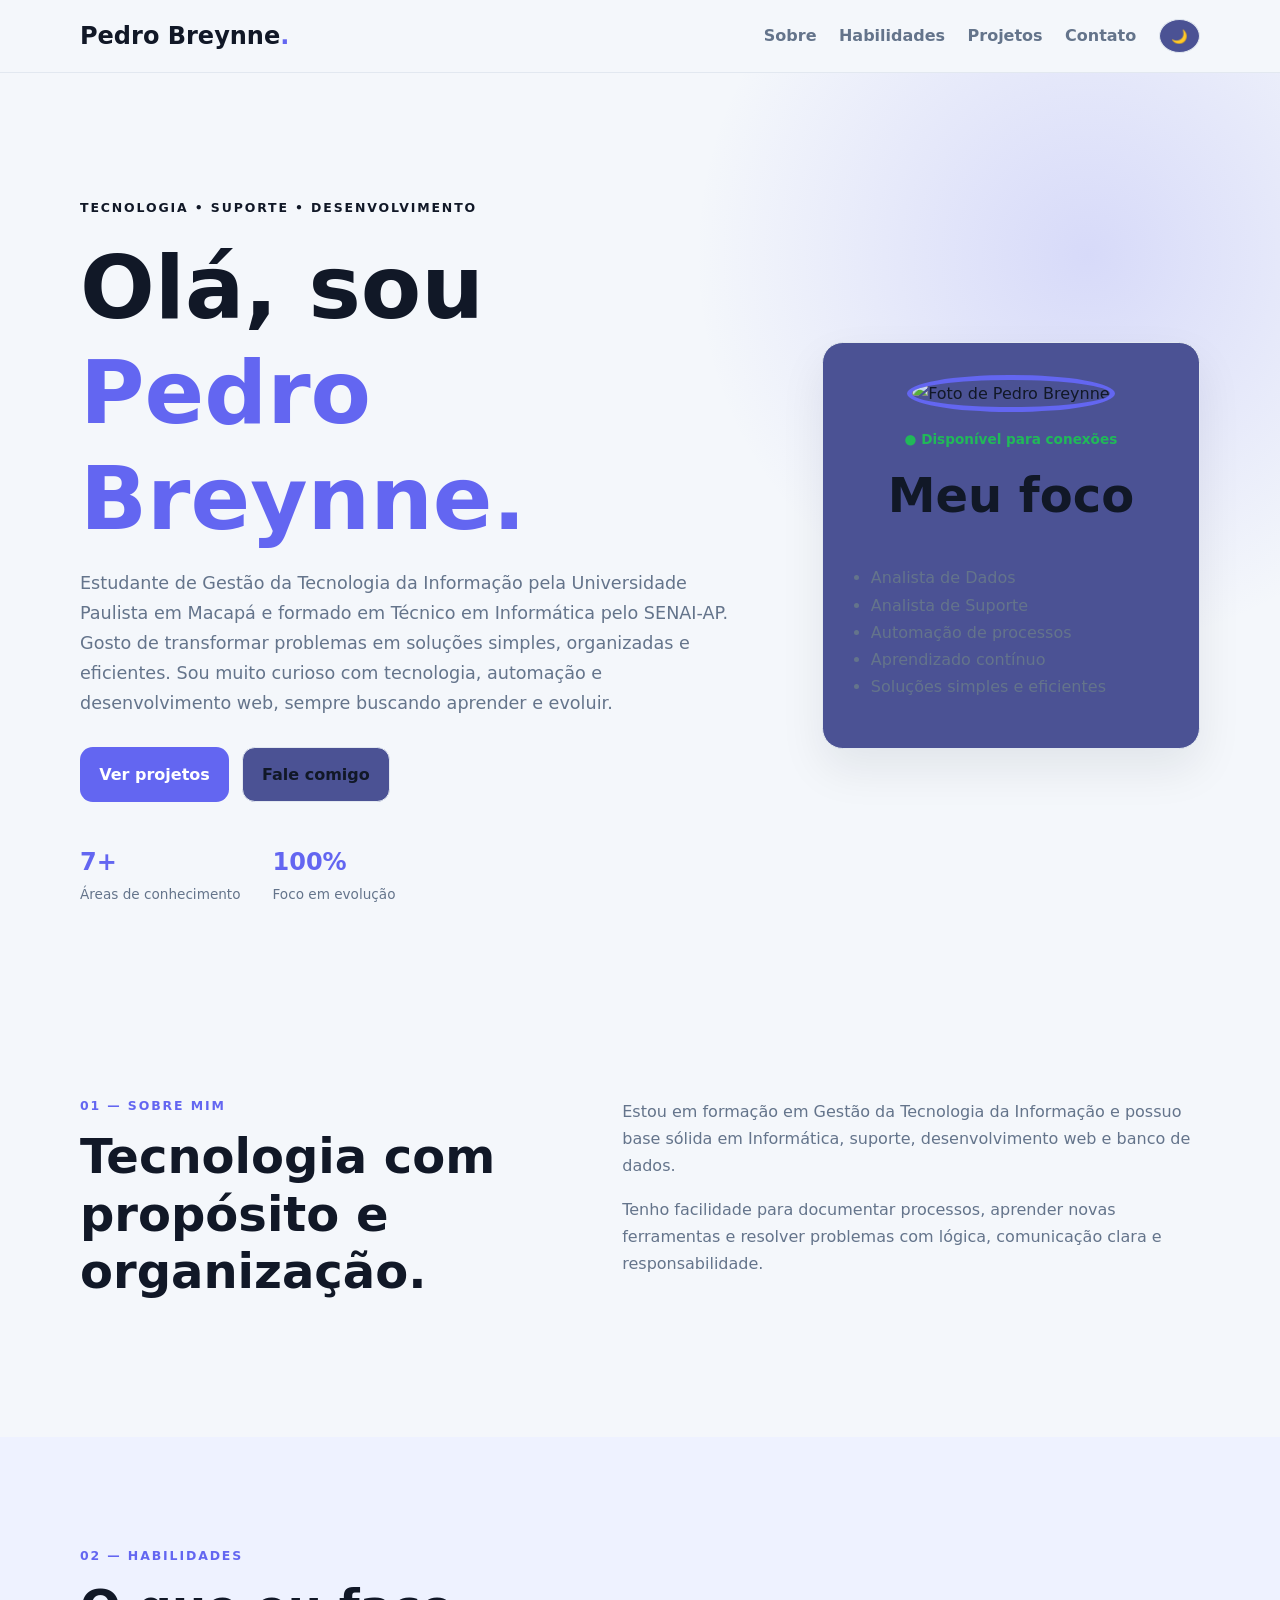
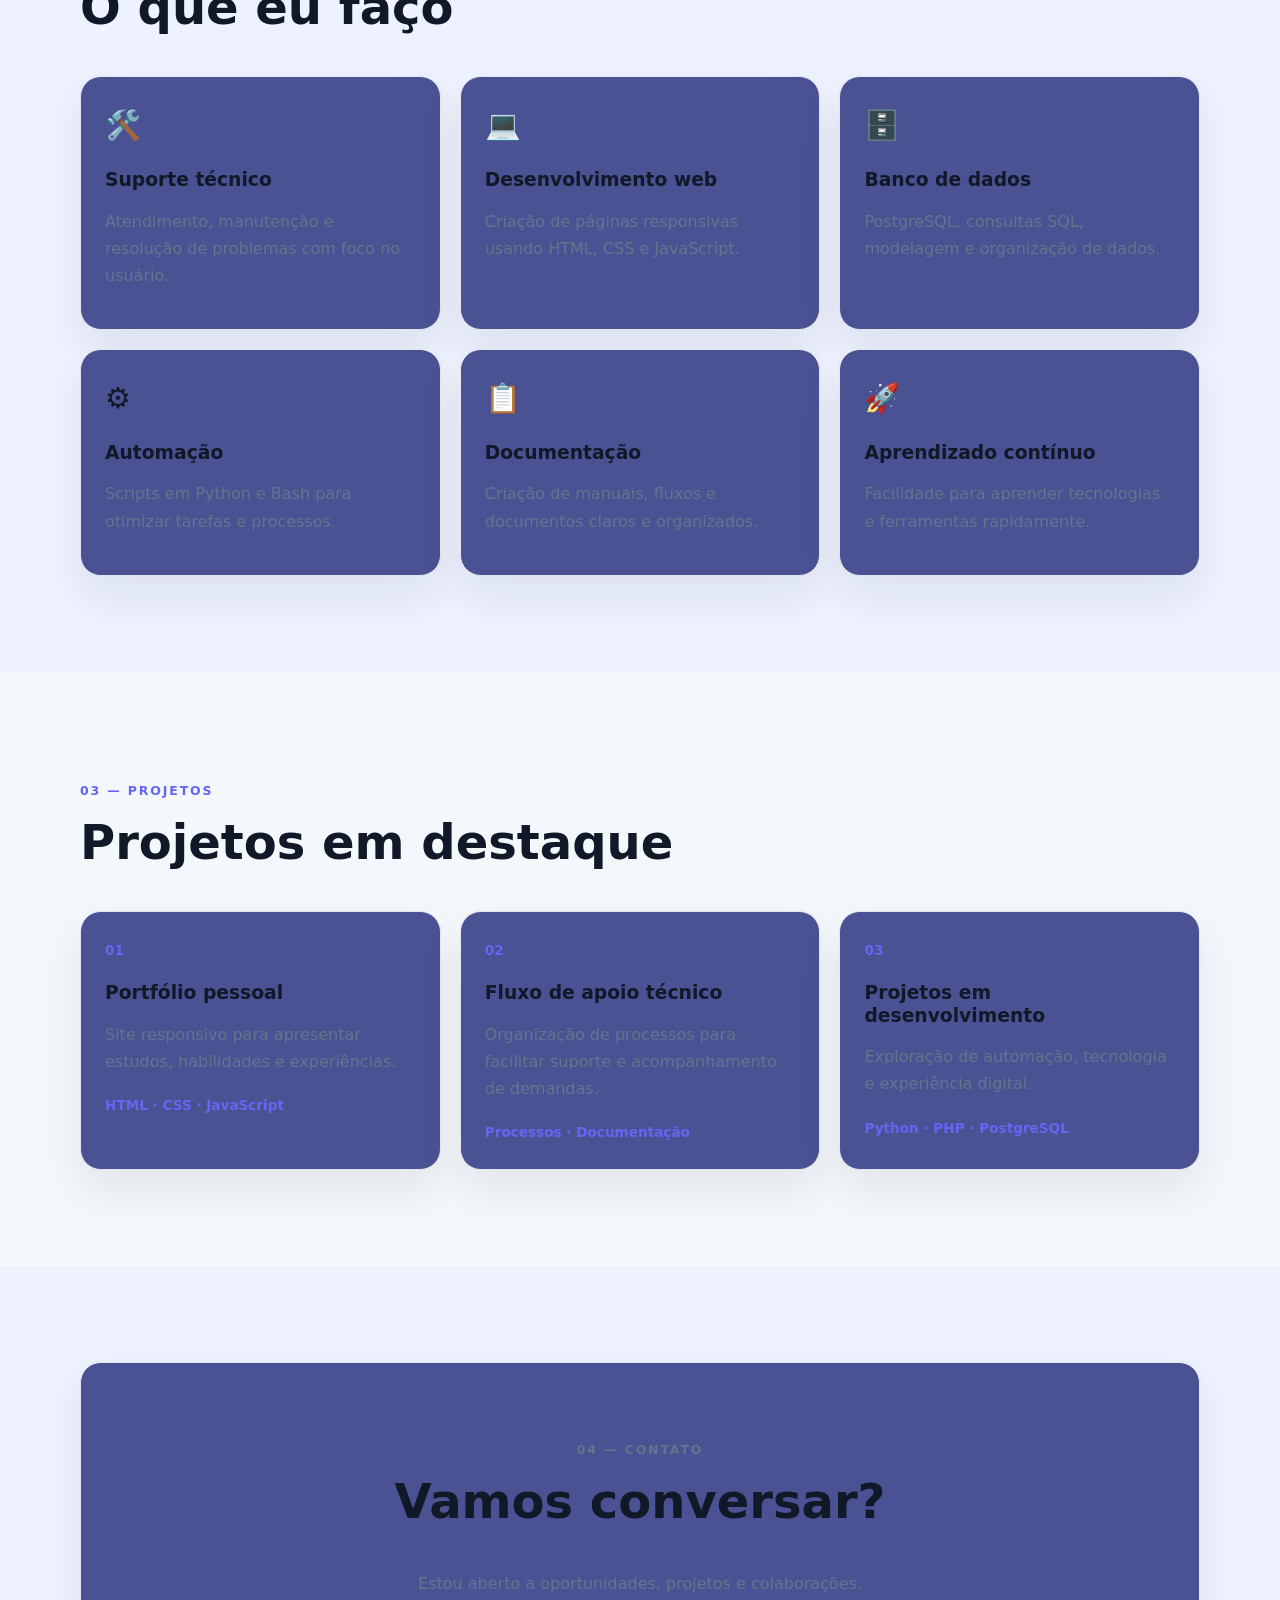
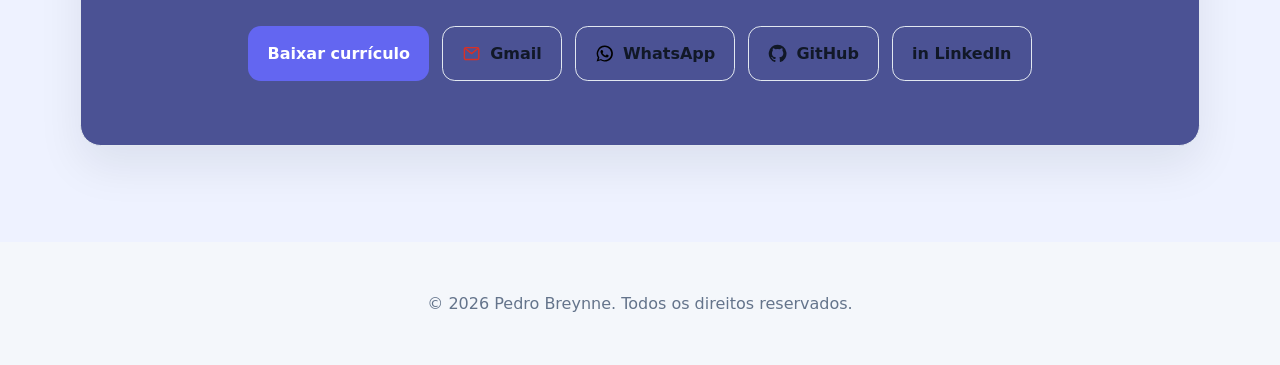
==== commit 4030ca45: "Update profile image source in index.html" ====
--- a/index.html
+++ b/index.html
@@ -50,7 +50,7 @@
 
         <div class="hero-card card reveal">
           <div class="profile-image">
-            <img src="https://github.com/Hisoka27Breynne.png?size=240" alt="Foto de Pedro Breynne">
+            <img src=https://media.licdn.com/dms/image/v2/D4E35AQHechHZhxMm-A/profile-framedphoto-shrink_400_400/B4EZ.dF8B7H8AU-/0/1785047007759?e=1791248400&v=beta&t=MVRNrFw2B0gb6O1HHcXwCLk03OSjcpe6AbsaI7Dgt5o alt="Foto de Pedro Breynne">
           </div>
           <span class="status">● Disponível para conexões</span>
           <h2>Meu foco</h2>
--- a/styles.css
+++ b/styles.css
@@ -4,396 +4,189 @@
   --surface: #4b5294;
   --surface-alt: #eef2ff;
   --text: #111827;
-  --muted: #101011;
-  --primary: #4f46e5;
-  --primary-hover: #4338ca;
-  --border: #dfe6ee;
-  --shadow: 0 12px 30px rgba(55, 21, 134, 0.08);
+  --muted: #64748b;
+  --primary: #6366f1;
+  --primary-dark: #4f46e5;
+  --border: #e2e8f0;
+  --shadow: 0 20px 45px rgba(15, 23, 42, .08);
 }
 
 :root[data-theme="dark"] {
   color-scheme: dark;
-  --bg: #0f172a;
-  --surface: #111c32;
-  --surface-alt: #17233f;
+  --bg: #0b1120;
+  --surface: #111827;
+  --surface-alt: #151f35;
   --text: #f8fafc;
-  --muted: #cbd5e1;
+  --muted: #a5b4c7;
   --primary: #818cf8;
-  --primary-hover: #a5b4fc;
-  --border: #24324d;
-  --shadow: 0 12px 30px rgba(229, 231, 236, 0.45);
+  --primary-dark: #a5b4fc;
+  --border: #26344d;
+  --shadow: 0 20px 45px rgba(0, 0, 0, .25);
 }
 
-* {
-  box-sizing: border-box;
-}
+* { box-sizing: border-box; }
 
-html {
-  scroll-behavior: smooth;
-}
+html { scroll-behavior: smooth; }
 
 body {
   margin: 0;
-  font-family: Arial, Helvetica, sans-serif;
   background: var(--bg);
   color: var(--text);
-  line-height: 1.6;
-  transition: background 0.3s ease, color 0.3s ease;
+  font: 16px/1.7 Inter, system-ui, sans-serif;
+  transition: background .3s, color .3s;
 }
 
-img {
-  max-width: 100%;
-}
-
-a {
-  color: inherit;
-  text-decoration: none;
-}
-
-.container {
-  width: min(1220px, calc(100% - 2rem));
-  margin: 0 auto;
-}
+a { color: inherit; text-decoration: none; }
+.container { width: min(1120px, calc(100% - 2rem)); margin: auto; }
 
 .site-header {
   position: sticky;
   top: 0;
   z-index: 10;
-  background: rgba(255, 255, 255, 0.75);
-  backdrop-filter: blur(10px);
+  background: color-mix(in srgb, var(--bg) 85%, transparent);
+  backdrop-filter: blur(16px);
   border-bottom: 1px solid var(--border);
-}
-
-:root[data-theme="dark"] .site-header {
-  background: rgba(15, 23, 42, 0.8);
 }
 
 .nav {
   display: flex;
+  align-items: center;
   justify-content: space-between;
-  align-items: center;
-  padding: 1rem 0;
+  min-height: 72px;
 }
 
-.brand {
-  font-size: 1.25rem;
-  font-weight: 700;
-  color: var(--primary);
+.brand { font-size: 1.5rem; font-weight: 800; }
+.brand span, h1 span, .section-tag { color: var(--primary); }
+
+.nav-links { display: flex; align-items: center; gap: 1.4rem; }
+.nav-links a { color: var(--muted); font-weight: 600; }
+.nav-links a:hover { color: var(--primary); }
+
+.theme-toggle, .menu-toggle {
+  border: 1px solid var(--border);
+  background: var(--surface);
+  color: var(--text);
+  border-radius: 50%;
+  cursor: pointer;
+  padding: .55rem .7rem;
 }
 
-.nav-links {
-  display: flex;
-  align-items: center;
-  gap: 1rem;
-}
-
-.nav-links a {
-  color: var(--muted);
-  transition: color 0.2s ease;
-}
-
-.nav-links a:hover {
-  color: var(--primary);
-}
-
-.theme-toggle {
-  border: none;
-  background: var(--surface);
-  color: var(--text);
-  border-radius: 999px;
-  padding: 0.6rem 0.8rem;
-  cursor: pointer;
-  box-shadow: var(--shadow);
-}
+.menu-toggle { display: none; font-size: 1.2rem; }
 
 .hero {
-  padding: 5rem 0 3rem;
+  padding: 7rem 0 5rem;
+  background: radial-gradient(circle at 85% 20%, rgba(99,102,241,.2), transparent 30%);
 }
 
 .hero-grid {
   display: grid;
-  grid-template-columns: 1.5fr 1fr;
-  gap: 2rem;
+  grid-template-columns: 1.4fr .8fr;
   align-items: center;
+  gap: 5rem;
 }
 
-.eyebrow {
+.eyebrow, .section-tag {
   text-transform: uppercase;
-  letter-spacing: 0.2em;
-  font-size: 0.8rem;
-  color: var(--primary);
-  font-weight: 700;
-  margin-bottom: 0.75rem;
+  letter-spacing: .15em;
+  font-size: .78rem;
+  font-weight: 800;
 }
 
-h1,
-h2,
-h3 {
-  line-height: 1.2;
+h1, h2, h3 { line-height: 1.2; }
+h1 { max-width: 700px; font-size: clamp(2.8rem, 7vw, 5.5rem); margin: 1rem 0; }
+h2 { font-size: clamp(2rem, 4vw, 3rem); margin-top: .5rem; }
+h3 { margin-bottom: .5rem; }
+.hero-text { color: var(--muted); max-width: 650px; font-size: 1.1rem; }
+
+.hero-actions, .contact-actions {
+  display: flex;
+  flex-wrap: wrap;
+  gap: .8rem;
+  margin-top: 1.8rem;
 }
 
-h1 {
-  font-size: clamp(2rem, 4vw, 3rem);
-  margin: 0 0 1rem;
-}
-
-.hero-text {
-  font-size: 1.05rem;
-  color: var(--muted);
-  max-width: 640px;
-}
-
-.hero-actions {
-  display: flex;
-  flex-wrap: wrap;
-  gap: 1rem;
-  margin-top: 1.5rem;
-}
-
-.social-card {
-  margin-top: 1.5rem;
-  display: grid;
-  grid-template-columns: auto 1fr;
-  align-items: center;
-  gap: 1rem;
-  padding: 1.1rem 1.2rem;
-  background: linear-gradient(135deg, rgba(255, 255, 255, 0.95), rgba(238, 242, 255, 0.9));
-  border: 1px solid var(--border);
-  border-radius: 1.2rem;
-  box-shadow: var(--shadow);
-  max-width: 240px 60px;
-}
-
-:root[data-theme="dark"] .social-card {
-  background: linear-gradient(135deg, rgba(17, 28, 50, 0.95), rgba(23, 35, 63, 0.9));
-}
-
-.social-profile {
-  display: flex;
-  flex-direction: column;
-  align-items: center;
-  gap: 0.6rem;
-}
-
-.social-avatar {
-  width: 96px;
-  height: 96px;
-  border-radius: 50%;
-  object-fit: cover;
-  border: 3px solid var(--primary);
-  box-shadow: 0 0 0 4px rgba(79, 70, 229, 0.14);
-  flex-shrink: 0;
-}
-
-.social-badge {
-  font-size: 0.78rem;
-  font-weight: 700;
-  color: var(--primary);
-  background: rgba(79, 70, 229, 0.12);
-  padding: 0.35rem 0.65rem;
-  border-radius: 999px;
-}
-
-.social-links {
-  display: grid;
-  gap: 0.65rem;
-  width: 100%;
-}
-
-.social-label {
-  margin: 0 0 0.15rem;
-  font-size: 0.78rem;
-  font-weight: 700;
-  text-transform: uppercase;
-  letter-spacing: 0.2em;
-  color: var(--primary);
-}
-
-.social-link {
-  display: flex;
-  align-items: center;
-  gap: 0.7rem;
-  padding: 0.8rem 1rem;
-  border-radius: 999px;
-  background: rgba(255, 255, 255, 0.75);
-  border: 1px solid rgba(255, 255, 255, 0.35);
-  color: var(--text);
-  font-weight: 600;
-  transition: transform 0.2s ease, background 0.2s ease, box-shadow 0.2s ease;
-}
-
-:root[data-theme="dark"] .social-link {
-  background: rgba(23, 35, 63, 0.75);
-  border-color: rgba(129, 140, 248, 0.25);
-}
-
-.social-link:hover {
-  transform: translateY(-2px);
-  background: var(--surface);
-  box-shadow: 0 8px 20px rgba(15, 23, 42, 0.08);
-}
-
-.social-icon {
+.btn {
   display: inline-flex;
   align-items: center;
   justify-content: center;
-  width: 2rem;
-  height: 2rem;
-  border-radius: 50%;
-  background: var(--primary);
-  color: white;
-  flex-shrink: 0;
+  gap: .55rem;
+  border-radius: .8rem;
+  padding: .8rem 1.2rem;
+  font-weight: 700;
+  transition: .25s ease;
 }
+.contact-icon { width: 1.2rem; height: 1.2rem; flex: 0 0 auto; }
+.gmail-icon { color: #d93025; }
+.whatsapp-icon { color: #25d366; }
+.btn:hover { transform: translateY(-3px); }
+.btn-primary { background: var(--primary); color: white; }
+.btn-primary:hover { background: var(--primary-dark); }
+.btn-secondary { background: var(--surface); border: 1px solid var(--border); }
 
-.social-icon svg {
-  width: 1rem;
-  height: 1rem;
-  fill: currentColor;
-}
+.hero-stats { display: flex; gap: 2rem; margin-top: 2.5rem; }
+.hero-stats div { display: grid; }
+.hero-stats strong { font-size: 1.5rem; color: var(--primary); }
+.hero-stats span { color: var(--muted); font-size: .85rem; }
 
-.btn {
-  display: inline-block;
-  padding: 0.8rem 1.2rem;
-  border-radius: 999px;
-  font-weight: 700;
-  transition: transform 0.2s ease, background 0.2s ease;
-}
-
-.btn:hover {
-  transform: translateY(-2px);
-}
-
-.btn-primary {
-  background: var(--primary);
-  color: white;
-}
-
-.btn-primary:hover {
-  background: var(--primary-hover);
-}
-
-.btn-secondary {
-  background: var(--surface);
-  color: var(--text);
-  border: 1px solid var(--border);
-}
-
-.card {
+.card, .contact-card {
   background: var(--surface);
   border: 1px solid var(--border);
-  border-radius: 1rem;
-  padding: 1.25rem;
+  border-radius: 1.3rem;
   box-shadow: var(--shadow);
 }
 
-.hero-card ul {
-  padding-left: 1rem;
-  color: var(--muted);
+.hero-card { padding: 2rem; text-align: center; }
+.profile-image img { width: 150px; height: 150px; border-radius: 50%; border: 5px solid var(--primary); }
+.status { display: block; color: #21b959; font-size: .85rem; font-weight: 700; margin: 1rem 0; }
+.hero-card ul { padding-left: 1rem; text-align: left; color: var(--muted); }
+
+.section { padding: 6rem 0; }
+.section.alt { background: var(--surface-alt); }
+.section-grid { display: grid; grid-template-columns: .8fr 1fr; gap: 5rem; }
+.section-grid p:not(.section-tag), .contact-card > p { color: var(--muted); }
+
+.skills-grid, .projects-grid {
+  display: grid;
+  grid-template-columns: repeat(3, 1fr);
+  gap: 1.2rem;
+  margin-top: 2rem;
 }
 
-.section {
-  padding: 3rem 0;
-}
+.skills-grid .card, .project-card { padding: 1.5rem; transition: transform .25s, border-color .25s; }
+.skills-grid .card:hover, .project-card:hover { transform: translateY(-7px); border-color: var(--primary); }
+.card-icon { font-size: 1.8rem; }
+.card p, .project-card p { color: var(--muted); }
+.project-number, .project-tech { color: var(--primary); font-weight: 800; font-size: .85rem; }
+.project-tech { display: block; margin-top: 1.2rem; }
 
-.section.alt {
-  background: var(--surface-alt);
-}
+.contact-card { padding: 4rem 2rem; text-align: center; }
+.contact-actions { justify-content: center; }
 
-.skills-grid,
-.projects-grid {
-  display: grid;
-  grid-template-columns: repeat(3, minmax(0, 1fr));
-  gap: 1.25rem;
-  margin-top: 1.5rem;
-}
+.site-footer { padding: 2rem; text-align: center; color: var(--muted); }
 
-.project-card h3,
-.card h3 {
-  margin-top: 0;
-}
-
-.contact-card {
-  text-align: center;
-  background: var(--surface);
-  border: 1px solid var(--border);
-  border-radius: 1rem;
-  padding: 2rem;
-  box-shadow: var(--shadow);
-}
-
-.contact-actions {
-  display: flex;
-  flex-wrap: wrap;
-  justify-content: center;
-  gap: 1rem;
-  margin-top: 1.25rem;
-}
-
-.contact-pill {
-  display: inline-flex;
-  align-items: center;
-  gap: 0.6rem;
-}
-
-.contact-icon {
-  display: inline-flex;
-  align-items: center;
-  justify-content: center;
-  width: 1.5rem;
-  height: 1.5rem;
-}
-
-.contact-icon svg {
-  width: 1rem;
-  height: 1rem;
-  fill: currentColor;
-}
-
-.contact-icon-gmail {
-  color: #d44638;
-}
-
-.contact-icon-whatsapp {
-  color: #25d366;
-}
-
-.contact-icon-telegram {
-  color: #2aabee;
-}
-
-.site-footer {
-  padding: 1.5rem 0 2rem;
-  text-align: center;
-  color: var(--muted);
+.reveal { animation: reveal .8s ease both; }
+@keyframes reveal {
+  from { opacity: 0; transform: translateY(25px); }
+  to { opacity: 1; transform: translateY(0); }
 }
 
 @media (max-width: 768px) {
-  .hero-grid {
-    grid-template-columns: 1fr;
+  .menu-toggle { display: block; }
+  .nav-links {
+    display: none;
+    position: absolute;
+    top: 72px;
+    left: 1rem;
+    right: 1rem;
+    padding: 1rem;
+    background: var(--surface);
+    border: 1px solid var(--border);
+    border-radius: 1rem;
+    flex-direction: column;
   }
-
-  .social-card {
-    grid-template-columns: 1fr;
-    justify-items: center;
-    text-align: center;
-  }
-
-  .social-profile {
-    width: 100%;
-  }
-
-  .skills-grid,
-  .projects-grid {
-    grid-template-columns: 1fr;
-  }
-
-  .nav {
-    flex-direction: column;
-    gap: 0.75rem;
-  }
-
-  .nav-links {
-    flex-wrap: wrap;
-    justify-content: center;
-  }
+  .nav-links.open { display: flex; }
+  .hero { padding-top: 4rem; }
+  .hero-grid, .section-grid { grid-template-columns: 1fr; gap: 2rem; }
+  .skills-grid, .projects-grid { grid-template-columns: 1fr; }
+  .hero-stats { gap: 1rem; }
 }
